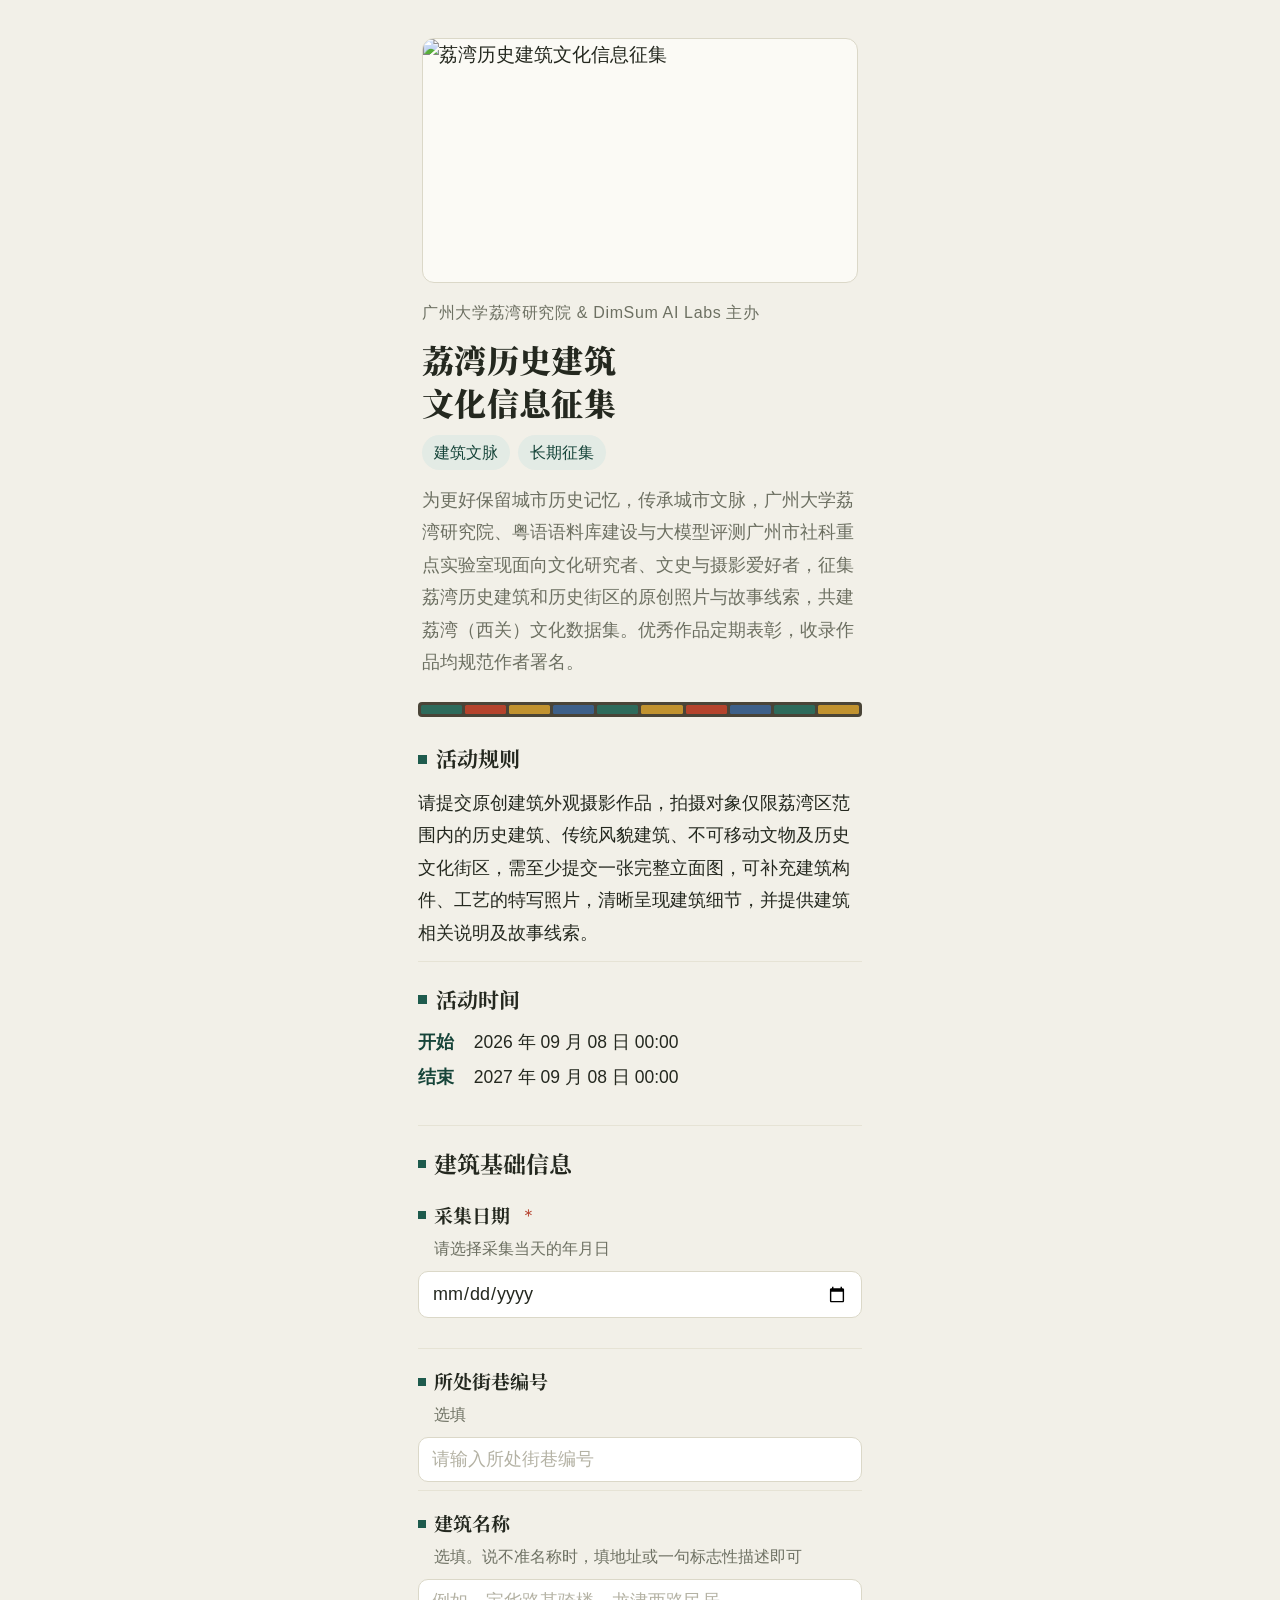
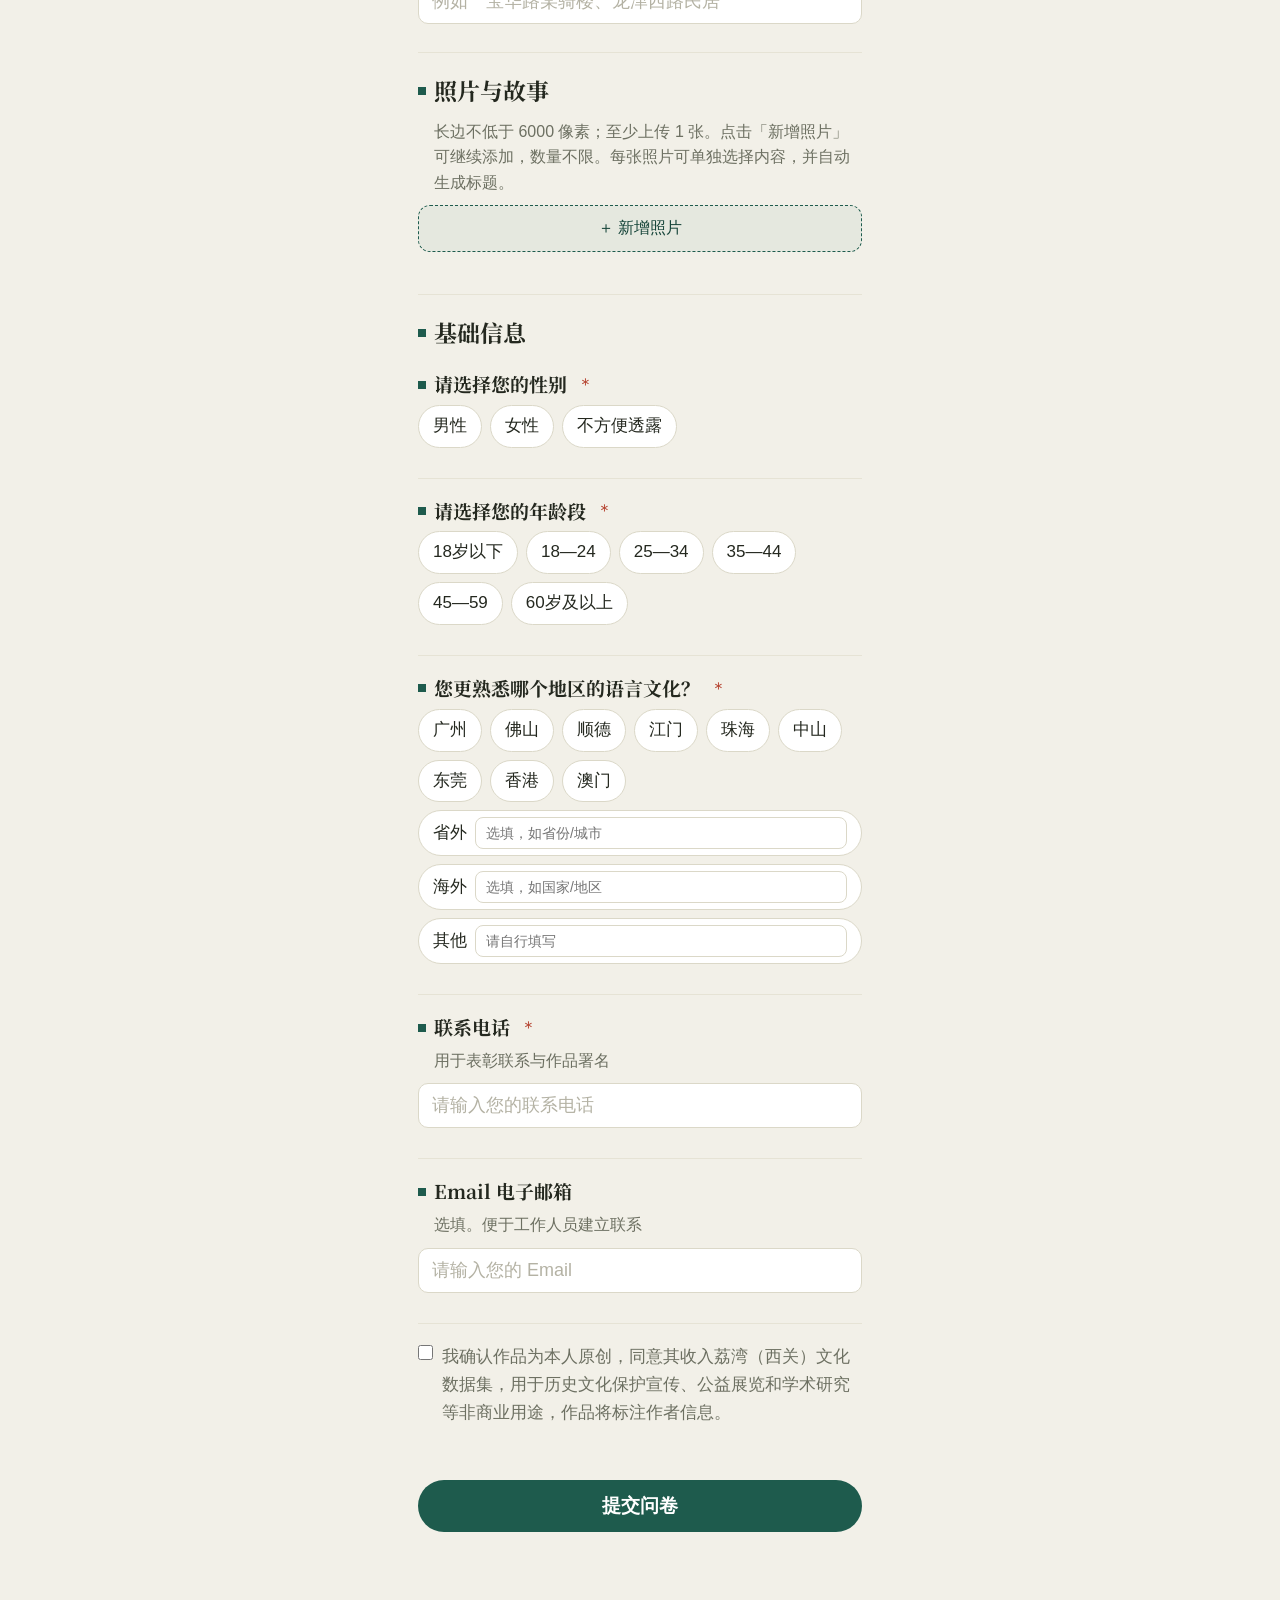
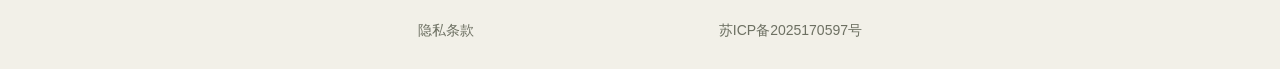
==== index.html @ ee0c8f36 "update with module position and add photo dynamically" ====
<!DOCTYPE html>
<html lang="zh-CN">
<head>
  <meta charset="UTF-8" />
  <meta name="viewport" content="width=device-width, initial-scale=1.0, maximum-scale=1.0, user-scalable=no" />
  <title>荔湾历史建筑文化信息征集</title>
  <link rel="icon" type="image/png" href="/logo.png" />
  <link rel="apple-touch-icon" href="/logo.png" />
  <link rel="stylesheet" href="/src/style.css" />
</head>
<body>
  <div class="container">
    <header class="survey-header">
      <img src="/banner.png" alt="荔湾历史建筑文化信息征集" class="survey-banner" />
      <p class="host">广州大学荔湾研究院 & DimSum AI Labs 主办</p>
      <h1>荔湾历史建筑<br />文化信息征集</h1>
      <div class="pills">
        <span class="pill">建筑文脉</span>
        <span class="pill">长期征集</span>
      </div>
      <p class="subtitle">
        为更好保留城市历史记忆，传承城市文脉，广州大学荔湾研究院、粤语语料库建设与大模型评测广州市社科重点实验室现面向文化研究者、文史与摄影爱好者，征集荔湾历史建筑和历史街区的原创照片与故事线索，共建荔湾（西关）文化数据集。优秀作品定期表彰，收录作品均规范作者署名。
      </p>
    </header>

    <div class="glass-strip" aria-hidden="true">
      <i class="p-g"></i><i class="p-r"></i><i class="p-a"></i><i class="p-b"></i>
      <i class="p-g"></i><i class="p-a"></i><i class="p-r"></i><i class="p-b"></i>
      <i class="p-g"></i><i class="p-a"></i>
    </div>

    <section class="info-sec">
      <div class="sec-h"><i></i><h2>活动规则</h2></div>
      <p>
        请提交原创建筑外观摄影作品，拍摄对象仅限荔湾区范围内的历史建筑、传统风貌建筑、不可移动文物及历史文化街区，需至少提交一张完整立面图，可补充建筑构件、工艺的特写照片，清晰呈现建筑细节，并提供建筑相关说明及故事线索。
      </p>
    </section>

    <section class="info-sec">
      <div class="sec-h"><i></i><h2>活动时间</h2></div>
      <ul class="time-list">
        <li><span>开始</span>2026&nbsp;年&nbsp;09&nbsp;月&nbsp;08&nbsp;日&nbsp;00:00</li>
        <li><span>结束</span>2027&nbsp;年&nbsp;09&nbsp;月&nbsp;08&nbsp;日&nbsp;00:00</li>
      </ul>
    </section>

    <form id="surveyForm" class="survey-form" novalidate>
      <!-- —— 1. 建筑基础信息 —— -->
      <section class="form-section">
        <h3 class="form-section-title"><i></i>建筑基础信息</h3>

        <div class="form-group">
          <label class="form-label required" for="collectDate">采集日期</label>
          <p class="form-desc">请选择采集当天的年月日</p>
          <input
            type="date"
            id="collectDate"
            name="collectDate"
            class="form-input"
            required
          />
          <span class="error-msg" data-field="collectDate"></span>
        </div>

        <div class="form-group">
          <label class="form-label" for="streetCode">所处街巷编号</label>
          <p class="form-desc">选填</p>
          <input
            type="text"
            id="streetCode"
            name="streetCode"
            class="form-input"
            placeholder="请输入所处街巷编号"
          />
        </div>

        <div class="form-group">
          <label class="form-label" for="buildingName">建筑名称</label>
          <p class="form-desc">选填。说不准名称时，填地址或一句标志性描述即可</p>
          <input
            type="text"
            id="buildingName"
            name="buildingName"
            class="form-input"
            placeholder="例如　宝华路某骑楼、龙津西路民居"
          />
        </div>
      </section>

      <!-- —— 2. 照片与故事 —— -->
      <section class="form-section">
        <h3 class="form-section-title"><i></i>照片与故事</h3>
        <p class="form-desc section-desc">长边不低于 6000 像素；至少上传 1 张。点击「新增照片」可继续添加，数量不限。每张照片可单独选择内容，并自动生成标题。</p>

        <div id="photoList" class="photo-list"></div>

        <button type="button" class="add-photo-btn" id="addPhotoBtn">＋ 新增照片</button>
        <span class="error-msg" data-field="photos"></span>
      </section>

      <template id="photoBlockTemplate">
        <div class="photo-block" data-photo-index="">
          <div class="photo-block-head">
            <label class="form-label photo-block-label"></label>
            <button type="button" class="photo-remove-btn" hidden>移除</button>
          </div>
          <label class="ptile photo-tile">
            <input type="file" accept="image/jpeg,image/jpg,image/png,image/webp" class="photo-input" />
            <span class="ptile-inner">
              <span class="plus">＋</span>
              <span class="ptile-label photo-empty-label">点击上传</span>
            </span>
          </label>
          <div class="photo-content-wrap">
            <div class="form-label">照片内容</div>
            <p class="form-desc">可多选</p>
            <div class="radio-group photo-content-group"></div>
          </div>
          <div class="auto-title-box photo-title-box">
            <div class="auto-title-label">自动生成标题</div>
            <p class="auto-title-text photo-title-text">—</p>
          </div>
          <div class="photo-story-wrap">
            <label class="form-label photo-story-label">故事线索</label>
            <p class="form-desc">这张照片相关的往事、老街坊的讲述……几句话就好</p>
            <textarea
              class="form-input form-textarea photo-story-input"
              maxlength="500"
              placeholder="请填写这张照片的故事线索"
            ></textarea>
            <div class="ta-count"><span class="photo-story-count">0</span>/500</div>
            <span class="error-msg photo-story-error"></span>
          </div>
        </div>
      </template>

      <!-- —— 3. 基础信息 —— -->
      <section class="form-section">
        <h3 class="form-section-title"><i></i>基础信息</h3>

        <div class="form-group">
          <label class="form-label required">请选择您的性别</label>
          <div class="radio-group">
            <label class="radio-item">
              <input type="radio" name="gender" value="男性" />
              <span class="radio-mark"></span>
              <span>男性</span>
            </label>
            <label class="radio-item">
              <input type="radio" name="gender" value="女性" />
              <span class="radio-mark"></span>
              <span>女性</span>
            </label>
            <label class="radio-item">
              <input type="radio" name="gender" value="不方便透露" />
              <span class="radio-mark"></span>
              <span>不方便透露</span>
            </label>
          </div>
          <span class="error-msg" data-field="gender"></span>
        </div>

        <div class="form-group">
          <label class="form-label required">请选择您的年龄段</label>
          <div class="radio-group">
            <label class="radio-item">
              <input type="radio" name="ageRange" value="18岁以下" />
              <span class="radio-mark"></span>
              <span>18岁以下</span>
            </label>
            <label class="radio-item">
              <input type="radio" name="ageRange" value="18—24" />
              <span class="radio-mark"></span>
              <span>18—24</span>
            </label>
            <label class="radio-item">
              <input type="radio" name="ageRange" value="25—34" />
              <span class="radio-mark"></span>
              <span>25—34</span>
            </label>
            <label class="radio-item">
              <input type="radio" name="ageRange" value="35—44" />
              <span class="radio-mark"></span>
              <span>35—44</span>
            </label>
            <label class="radio-item">
              <input type="radio" name="ageRange" value="45—59" />
              <span class="radio-mark"></span>
              <span>45—59</span>
            </label>
            <label class="radio-item">
              <input type="radio" name="ageRange" value="60岁及以上" />
              <span class="radio-mark"></span>
              <span>60岁及以上</span>
            </label>
          </div>
          <span class="error-msg" data-field="ageRange"></span>
        </div>

        <div class="form-group">
          <label class="form-label required">您更熟悉哪个地区的语言文化？</label>
          <div class="radio-group">
            <label class="radio-item">
              <input type="radio" name="region" value="广州" />
              <span class="radio-mark"></span>
              <span>广州</span>
            </label>
            <label class="radio-item">
              <input type="radio" name="region" value="佛山" />
              <span class="radio-mark"></span>
              <span>佛山</span>
            </label>
            <label class="radio-item">
              <input type="radio" name="region" value="顺德" />
              <span class="radio-mark"></span>
              <span>顺德</span>
            </label>
            <label class="radio-item">
              <input type="radio" name="region" value="江门" />
              <span class="radio-mark"></span>
              <span>江门</span>
            </label>
            <label class="radio-item">
              <input type="radio" name="region" value="珠海" />
              <span class="radio-mark"></span>
              <span>珠海</span>
            </label>
            <label class="radio-item">
              <input type="radio" name="region" value="中山" />
              <span class="radio-mark"></span>
              <span>中山</span>
            </label>
            <label class="radio-item">
              <input type="radio" name="region" value="东莞" />
              <span class="radio-mark"></span>
              <span>东莞</span>
            </label>
            <label class="radio-item">
              <input type="radio" name="region" value="香港" />
              <span class="radio-mark"></span>
              <span>香港</span>
            </label>
            <label class="radio-item">
              <input type="radio" name="region" value="澳门" />
              <span class="radio-mark"></span>
              <span>澳门</span>
            </label>
            <label class="radio-item region-other-item">
              <input type="radio" name="region" value="省外" id="regionOutsideRadio" />
              <span class="radio-mark"></span>
              <span>省外</span>
              <input
                type="text"
                class="region-other-input"
                id="regionOutsideInput"
                name="regionOutside"
                placeholder="选填，如省份/城市"
              />
            </label>
            <label class="radio-item region-other-item">
              <input type="radio" name="region" value="海外" id="regionOverseasRadio" />
              <span class="radio-mark"></span>
              <span>海外</span>
              <input
                type="text"
                class="region-other-input"
                id="regionOverseasInput"
                name="regionOverseas"
                placeholder="选填，如国家/地区"
              />
            </label>
            <label class="radio-item region-other-item">
              <input type="radio" name="region" value="其他" id="regionOtherRadio" />
              <span class="radio-mark"></span>
              <span>其他</span>
              <input
                type="text"
                class="region-other-input"
                id="regionOtherInput"
                name="regionOther"
                placeholder="请自行填写"
              />
            </label>
          </div>
          <span class="error-msg" data-field="region"></span>
        </div>

        <div class="form-group">
          <label class="form-label required">联系电话</label>
          <p class="form-desc">用于表彰联系与作品署名</p>
          <input type="tel" name="phone" class="form-input" placeholder="请输入您的联系电话" />
          <span class="error-msg" data-field="phone"></span>
        </div>

        <div class="form-group">
          <label class="form-label">Email 电子邮箱</label>
          <p class="form-desc">选填。便于工作人员建立联系</p>
          <input type="email" name="email" class="form-input" placeholder="请输入您的 Email" />
          <span class="error-msg" data-field="email"></span>
        </div>

        <div class="form-group">
          <label class="agree">
            <input type="checkbox" name="agree" id="agreeCheckbox" />
            <span>我确认作品为本人原创，同意其收入荔湾（西关）文化数据集，用于历史文化保护宣传、公益展览和学术研究等非商业用途，作品将标注作者信息。</span>
          </label>
          <span class="error-msg" data-field="agree"></span>
        </div>

      </section>

      <button type="submit" class="submit-btn" id="submitBtn">提交问卷</button>
    </form>

    <div class="success-overlay" id="successOverlay">
      <div class="success-card">
        <div class="success-icon" aria-hidden="true">
          <span class="tile p-g"></span>
          <span class="tile p-r"></span>
          <span class="tile p-b"></span>
          <span class="tile p-a"></span>
          <span class="check">✓</span>
        </div>
        <h2>已收到你的投稿</h2>
        <h2>感谢为荔湾留下这份记录</h2>
        <p class="success-hint"><center>👇 扫描二维码关注公众号 👇</center></p>
        <p class="success-hint"><center>了解更多粤语文化相关内容 ~</center></p>
        <img
          src="/qrcode_for_pub_acct.jpg"
          alt="公众号二维码"
          class="success-qrcode"
        />
      </div>
    </div>
  </div>

  <footer class="site-footer">
    <a href="/privacy.html">隐私条款</a>
    <a
      href="https://beian.miit.gov.cn/"
      target="_blank"
      rel="noopener noreferrer"
    >苏ICP备2025170597号</a>
  </footer>

  <script type="module" src="/src/main.js"></script>
</body>
</html>
---- src/style.css ----
@import url("https://fonts.googleapis.com/css2?family=Noto+Serif+SC:wght@700;900&display=swap");

:root {
  --board: #e9e7dd;
  --paper: #f2f0e8;
  --card: #fbfaf5;
  --ink: #24281f;
  --ink2: #6d7062;
  --line: #dbd8c8;
  --line-soft: #e6e3d5;
  --green: #1e5b4d;
  --green-deep: #154439;
  --green-tint: #e3ebe5;
  --red: #b23a26;
  --wood: #4a4437;
  --serif: "Noto Serif SC", "Source Han Serif SC", "Songti SC", "STSong", "SimSun", serif;
  --sans: -apple-system, BlinkMacSystemFont, "PingFang SC", "Hiragino Sans GB", "Microsoft YaHei", sans-serif;
}

* {
  margin: 0;
  padding: 0;
  box-sizing: border-box;
}

body {
  font-family: var(--sans);
  background: var(--paper);
  min-height: 100vh;
  color: var(--ink);
  font-size: 19px;
  line-height: 1.7;
  -webkit-font-smoothing: antialiased;
}

:focus-visible {
  outline: 2px solid var(--green);
  outline-offset: 2px;
  border-radius: 4px;
}

.container {
  max-width: 480px;
  margin: 0 auto;
  padding: 20px 18px 72px;
}

/* —— Header —— */
.survey-header {
  text-align: left;
  padding: 18px 4px 8px;
}

.survey-banner {
  display: block;
  width: 100%;
  height: auto;
  aspect-ratio: 16 / 9;
  margin: 0 0 16px;
  object-fit: cover;
  object-position: center;
  border-radius: 12px;
  border: 1px solid var(--line);
  background: var(--card);
}

.host {
  font-size: 16px;
  color: var(--ink2);
  letter-spacing: 0.04em;
  margin-bottom: 12px;
}

.survey-header h1 {
  font-family: var(--serif);
  font-size: 32px;
  font-weight: 900;
  color: var(--ink);
  line-height: 1.32;
  letter-spacing: 0.01em;
}

.pills {
  display: flex;
  gap: 8px;
  flex-wrap: wrap;
  margin-top: 12px;
}

.pill {
  font-size: 16px;
  color: var(--green-deep);
  background: var(--green-tint);
  border-radius: 999px;
  padding: 4px 12px;
}

.subtitle {
  margin-top: 14px;
  font-size: 17.5px;
  color: var(--ink2);
  line-height: 1.85;
}

/* 满洲窗色条 */
.glass-strip {
  display: flex;
  gap: 3px;
  background: var(--wood);
  padding: 3px;
  border-radius: 4px;
  height: 15px;
  margin: 16px 0 4px;
}

.glass-strip i {
  flex: 1;
  border-radius: 1.5px;
}

.p-g { background: #2e6b5b; }
.p-r { background: #b5432c; }
.p-a { background: #c1922f; }
.p-b { background: #3e6089; }

/* —— Info sections —— */
.info-sec {
  padding: 20px 0 4px;
  border-top: 1px solid var(--line-soft);
}

.info-sec:first-of-type {
  border-top: none;
}

.sec-h {
  display: flex;
  align-items: center;
  gap: 9px;
  margin-bottom: 10px;
}

.sec-h i {
  width: 9px;
  height: 9px;
  background: var(--green);
  flex: none;
}

.sec-h h2 {
  font-family: var(--serif);
  font-size: 21px;
  font-weight: 700;
  margin: 0;
}

.info-sec > p {
  font-size: 17.5px;
  color: var(--ink);
  line-height: 1.85;
  margin: 0 0 8px;
}

.fine {
  font-size: 16px !important;
  color: var(--ink2) !important;
  line-height: 1.75 !important;
}

.time-list {
  list-style: none;
  margin: 0 0 8px;
  padding: 0;
}

.time-list li {
  display: flex;
  gap: 12px;
  font-size: 17.5px;
  margin-bottom: 6px;
  color: var(--ink);
}

.time-list span {
  flex: none;
  min-width: 2.5em;
  color: var(--green-deep);
  font-weight: 600;
}

/* —— Form —— */
.survey-form {
  background: transparent;
  padding: 8px 0 0;
}

.form-section {
  margin-top: 8px;
}

.form-section-title {
  display: flex;
  align-items: center;
  gap: 8px;
  font-family: var(--serif);
  font-size: 23px;
  font-weight: 700;
  margin: 20px 0 8px;
  padding-top: 18px;
  border-top: 1px solid var(--line-soft);
  color: var(--ink);
}

.form-section:first-of-type .form-section-title {
  margin-top: 12px;
}

.form-section-title i {
  width: 8px;
  height: 8px;
  background: var(--green);
  flex: none;
}

/* Photo blocks */
.section-desc {
  margin: 0 0 8px;
}

.opt-tag {
  font-family: var(--sans);
  font-size: 14px;
  font-weight: 400;
  color: var(--ink2);
  margin-left: 4px;
}

.photo-block {
  margin: 18px 0;
  padding: 16px;
  background: var(--card);
  border: 1px solid var(--line);
  border-radius: 14px;
}

.photo-block-head {
  display: flex;
  align-items: center;
  justify-content: space-between;
  gap: 12px;
  margin-bottom: 10px;
}

.photo-block-head .form-label {
  margin-bottom: 0;
}

.photo-remove-btn {
  flex-shrink: 0;
  border: none;
  background: transparent;
  color: var(--ink2);
  font-family: var(--sans);
  font-size: 14px;
  padding: 4px 0;
  cursor: pointer;
  text-decoration: underline;
  text-underline-offset: 2px;
}

.photo-remove-btn:hover {
  color: var(--ink);
}

.add-photo-btn {
  display: block;
  width: 100%;
  margin: 8px 0 6px;
  padding: 12px 16px;
  border: 1.5px dashed var(--green);
  border-radius: 12px;
  background: rgba(46, 125, 90, 0.06);
  color: var(--green-deep);
  font-family: var(--sans);
  font-size: 16px;
  cursor: pointer;
  transition: background 0.15s, border-color 0.15s;
}

.add-photo-btn:hover {
  background: rgba(46, 125, 90, 0.12);
  border-color: var(--green-deep);
}

.add-photo-btn:active {
  transform: translateY(1px);
}

.photo-block .ptile {
  width: 120px;
  margin-bottom: 14px;
}

.photo-content-wrap {
  margin-bottom: 12px;
}

.photo-content-wrap .form-label {
  margin-bottom: 2px;
}

.photo-content-wrap .form-desc {
  margin-left: 16px;
}

.photo-title-box {
  margin-top: 4px;
}

.photo-story-wrap {
  margin-top: 14px;
  padding-top: 12px;
  border-top: 1px solid var(--line-soft);
}

.photo-story-wrap .form-desc {
  margin-left: 16px;
}

.photo-row {
  display: grid;
  grid-template-columns: repeat(3, 1fr);
  gap: 10px;
  margin-bottom: 6px;
}

.ptile {
  aspect-ratio: 1 / 1;
  border: 1.5px dashed var(--line);
  border-radius: 12px;
  background: var(--card);
  display: flex;
  align-items: center;
  justify-content: center;
  font-size: 15.5px;
  color: var(--ink2);
  text-align: center;
  position: relative;
  cursor: pointer;
  padding: 6px;
  transition: border-color 0.15s, color 0.15s;
}

.ptile.must {
  border-color: var(--green);
  color: var(--green-deep);
}

.ptile.must .plus {
  color: var(--green);
}

.ptile.filled {
  border-style: solid;
  border-color: var(--green);
  background: #fff;
  color: var(--ink);
  padding: 0;
  overflow: hidden;
}

.ptile.filled::after {
  content: "✓";
  position: absolute;
  top: 6px;
  right: 6px;
  width: 18px;
  height: 18px;
  background: var(--green);
  color: #fff;
  border-radius: 50%;
  font-size: 15px;
  display: flex;
  align-items: center;
  justify-content: center;
  line-height: 1;
  z-index: 2;
  box-shadow: 0 1px 3px rgba(0, 0, 0, 0.2);
}

.photo-input {
  position: absolute;
  inset: 0;
  opacity: 0;
  cursor: pointer;
  width: 100%;
  height: 100%;
  z-index: 3;
}

.ptile-inner {
  display: flex;
  flex-direction: column;
  align-items: center;
  justify-content: center;
  gap: 6px;
  pointer-events: none;
  padding: 4px;
  width: 100%;
  height: 100%;
}

.ptile.filled .ptile-inner {
  padding: 0;
}

.plus {
  font-size: 26px;
  line-height: 1;
  font-weight: 300;
}

.ptile-label {
  line-height: 1.45;
}

.ptile-thumb {
  display: block;
  width: 100%;
  height: 100%;
  object-fit: cover;
  border-radius: 10px;
}

.auto-title-box {
  margin-top: 8px;
  padding: 14px 15px;
  background: var(--card);
  border: 1px solid var(--line);
  border-radius: 12px;
}

.auto-title-label {
  font-size: 16px;
  color: var(--ink2);
  margin-bottom: 6px;
}

.auto-title-text {
  font-family: var(--serif);
  font-size: 19px;
  font-weight: 700;
  color: var(--ink);
  line-height: 1.5;
  word-break: break-all;
  margin: 0;
}

.auto-title-hint {
  margin: 8px 0 0;
  font-size: 15.5px;
  color: var(--ink2);
  line-height: 1.6;
}

.form-group {
  padding: 18px 0 8px;
  border-top: 1px solid var(--line-soft);
}

.form-group:first-of-type {
  border-top: none;
  padding-top: 10px;
}

.form-label {
  display: flex;
  align-items: center;
  gap: 8px;
  font-family: var(--serif);
  font-size: 19px;
  font-weight: 700;
  color: var(--ink);
  margin-bottom: 6px;
  line-height: 1.5;
}

.form-label::before {
  content: "";
  width: 8px;
  height: 8px;
  background: var(--green);
  flex: none;
}

.form-label.required::after {
  content: "＊";
  color: var(--red);
  font-family: var(--sans);
  font-weight: 400;
  font-size: 17px;
  margin-left: 2px;
}

.form-desc {
  font-size: 16px;
  color: var(--ink2);
  margin: 0 0 10px 16px;
  line-height: 1.6;
}

.form-input {
  width: 100%;
  padding: 11px 13px;
  border: 1px solid var(--line);
  border-radius: 10px;
  font-size: 18px;
  color: var(--ink);
  background: #fff;
  font-family: var(--sans);
  transition: border-color 0.15s, box-shadow 0.15s;
  outline: none;
  -webkit-appearance: none;
}

.form-input:focus {
  border-color: var(--green);
  box-shadow: 0 0 0 2px rgba(30, 91, 77, 0.12);
}

.form-input::placeholder {
  color: #b4b2a4;
}

.form-select {
  appearance: none;
  background-image: url("data:image/svg+xml,%3Csvg xmlns='http://www.w3.org/2000/svg' width='12' height='8' viewBox='0 0 12 8'%3E%3Cpath fill='%236D7062' d='M1.4 0L6 4.6 10.6 0 12 1.4 6 7.4 0 1.4z'/%3E%3C/svg%3E");
  background-repeat: no-repeat;
  background-position: right 14px center;
  padding-right: 36px;
}

.form-textarea {
  min-height: 110px;
  resize: vertical;
  line-height: 1.7;
  height: auto;
  padding: 11px 13px;
}

.ta-count {
  text-align: right;
  font-size: 15px;
  color: var(--ink2);
  margin-top: 3px;
}

.agree {
  display: flex;
  gap: 9px;
  align-items: flex-start;
  font-size: 16.5px;
  color: var(--ink2);
  line-height: 1.7;
  cursor: pointer;
  font-weight: 400;
  font-family: var(--sans);
}

.agree::before {
  display: none;
}

.agree input {
  margin-top: 3px;
  accent-color: var(--green);
  width: 15px;
  height: 15px;
  flex: none;
}

/* Chip-style radios */
.radio-group {
  display: flex;
  flex-wrap: wrap;
  gap: 8px;
  margin-top: 4px;
}

.radio-item {
  display: inline-flex;
  align-items: center;
  gap: 0;
  padding: 6px 14px;
  background: #fff;
  border: 1px solid var(--line);
  border-radius: 999px;
  cursor: pointer;
  transition: all 0.12s;
  font-size: 17px;
  color: var(--ink);
  user-select: none;
  flex: 0 0 auto;
}

.radio-item:active {
  transform: scale(0.97);
}

.radio-item input[type="radio"],
.radio-item input[type="checkbox"] {
  position: absolute;
  opacity: 0;
  width: 0;
  height: 0;
}

.radio-mark {
  display: none;
}

.radio-item:has(input:checked) {
  background: var(--green);
  border-color: var(--green);
  color: #fff;
}

.region-other-item {
  flex: 1 1 100%;
  gap: 8px;
}

.region-other-input {
  flex: 1;
  min-width: 0;
  height: 32px;
  padding: 0 10px;
  border: 1.5px solid var(--line);
  border-radius: 8px;
  font-size: 14px;
  color: var(--ink);
  background: #fff;
  outline: none;
  font-family: var(--sans);
}

.region-other-input:focus {
  border-color: var(--green);
}

.region-other-item:has(input[type="radio"]:checked) .region-other-input {
  border-color: rgba(255, 255, 255, 0.55);
  background: rgba(255, 255, 255, 0.95);
  color: var(--ink);
}

.error-msg {
  display: block;
  font-size: 16px;
  color: var(--red);
  margin-top: 6px;
  min-height: 16px;
}

.submit-btn {
  display: block;
  width: 100%;
  margin-top: 24px;
  padding: 13px 18px;
  border: none;
  border-radius: 999px;
  background: var(--green);
  color: #fff;
  font-size: 19px;
  font-weight: 600;
  font-family: var(--sans);
  cursor: pointer;
  transition: background 0.15s, transform 0.1s;
}

.submit-btn:hover {
  background: var(--green-deep);
}

.submit-btn:active {
  transform: scale(0.98);
}

.submit-btn:disabled {
  opacity: 0.55;
  cursor: not-allowed;
}

/* —— Success —— */
.success-overlay {
  display: none;
  position: fixed;
  inset: 0;
  background: rgba(36, 40, 31, 0.45);
  z-index: 100;
  justify-content: center;
  align-items: center;
  padding: 20px;
}

.success-overlay.show {
  display: flex;
}

.success-card {
  background: var(--paper);
  border: 1px solid var(--line);
  border-radius: 16px;
  padding: 36px 22px 32px;
  text-align: center;
  max-width: min(420px, calc(100vw - 24px));
  width: 100%;
  animation: popIn 0.3s ease;
}

.success-icon {
  width: 88px;
  height: 88px;
  margin: 0 auto 22px;
  background: var(--wood);
  border-radius: 14px;
  padding: 5px;
  display: grid;
  grid-template-columns: 1fr 1fr;
  grid-template-rows: 1fr 1fr;
  gap: 4px;
  position: relative;
  color: #fff;
  font-size: 44px;
}

.success-icon .tile {
  border-radius: 3px;
  min-height: 0;
}

.success-icon .check {
  position: absolute;
  inset: 0;
  display: flex;
  align-items: center;
  justify-content: center;
  text-shadow: 0 1px 6px rgba(0, 0, 0, 0.35);
  z-index: 1;
  line-height: 1;
}

.success-card h2 {
  font-family: var(--serif);
  font-size: 24px;
  font-weight: 700;
  color: var(--ink);
  margin-bottom: 8px;
  line-height: 1.4;
}

.success-card h2 + h2 {
  font-size: 19px;
  font-weight: 700;
  margin-bottom: 14px;
  color: var(--ink);
}

.success-hint {
  font-size: 17px;
  color: var(--ink2);
  line-height: 1.7;
  margin-bottom: 18px;
  white-space: nowrap;
}

.success-qrcode {
  display: block;
  width: 200px;
  height: auto;
  margin: 0 auto;
  border-radius: 10px;
  border: 1px solid var(--line);
  background: #fff;
}

@keyframes popIn {
  0% {
    opacity: 0;
    transform: scale(0.92);
  }
  100% {
    opacity: 1;
    transform: scale(1);
  }
}

.site-footer {
  display: flex;
  justify-content: space-between;
  align-items: center;
  gap: 12px;
  max-width: 480px;
  margin: 0 auto;
  padding: 16px 18px 28px;
  font-size: 14px;
  color: var(--ink2);
}

.site-footer a {
  color: var(--ink2);
  text-decoration: none;
  line-height: 1.5;
}

.site-footer a:hover {
  color: var(--green-deep);
  text-decoration: underline;
  text-underline-offset: 3px;
}

.privacy-back {
  display: inline-block;
  margin-bottom: 14px;
  font-size: 16px;
  color: var(--green-deep);
  text-decoration: none;
}

.privacy-back:hover {
  text-decoration: underline;
  text-underline-offset: 3px;
}

.privacy-page .survey-header h1 {
  font-size: 28px;
}

@media (max-width: 360px) {
  .container {
    padding: 14px 12px 64px;
  }

  .survey-header h1 {
    font-size: 26px;
  }

  .success-hint {
    white-space: normal;
    font-size: 16px;
  }

  .site-footer {
    padding: 14px 12px 24px;
    font-size: 13px;
  }
}

@media (prefers-reduced-motion: reduce) {
  * {
    animation: none !important;
    transition: none !important;
  }
}
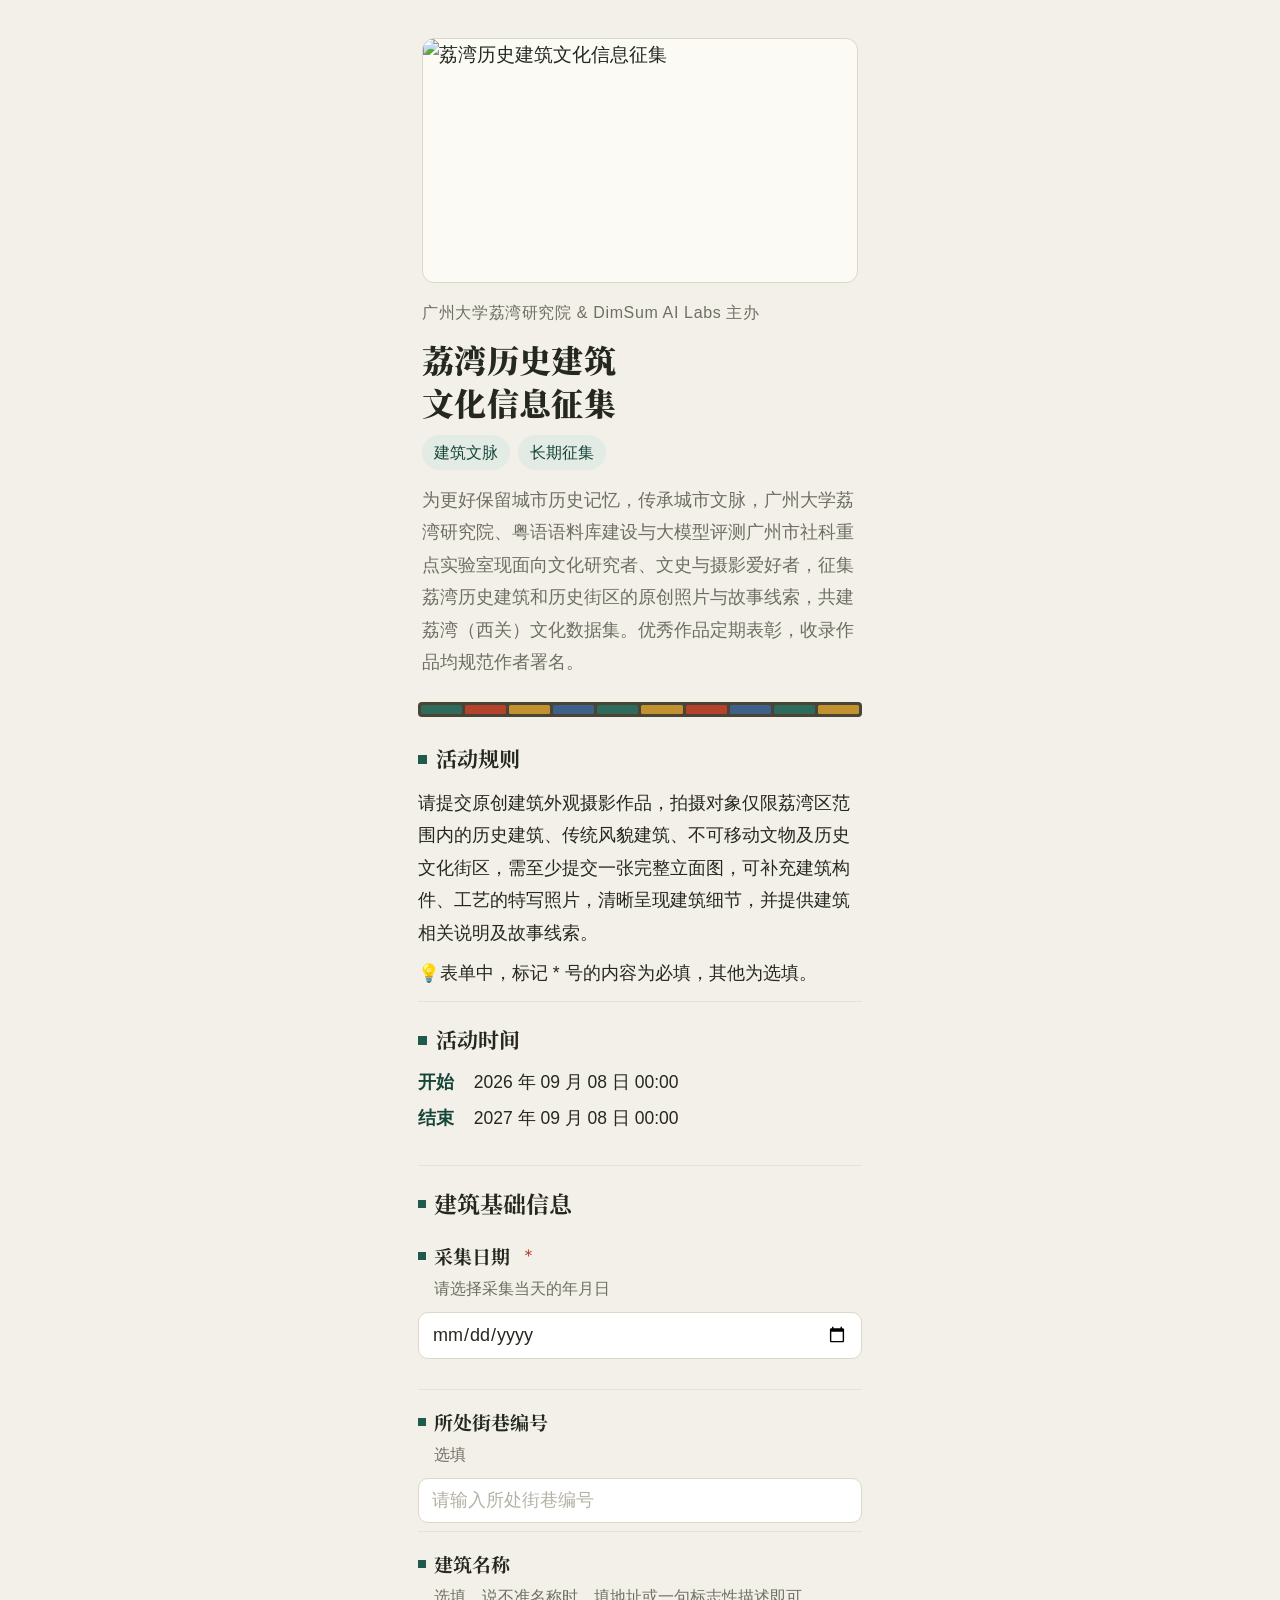
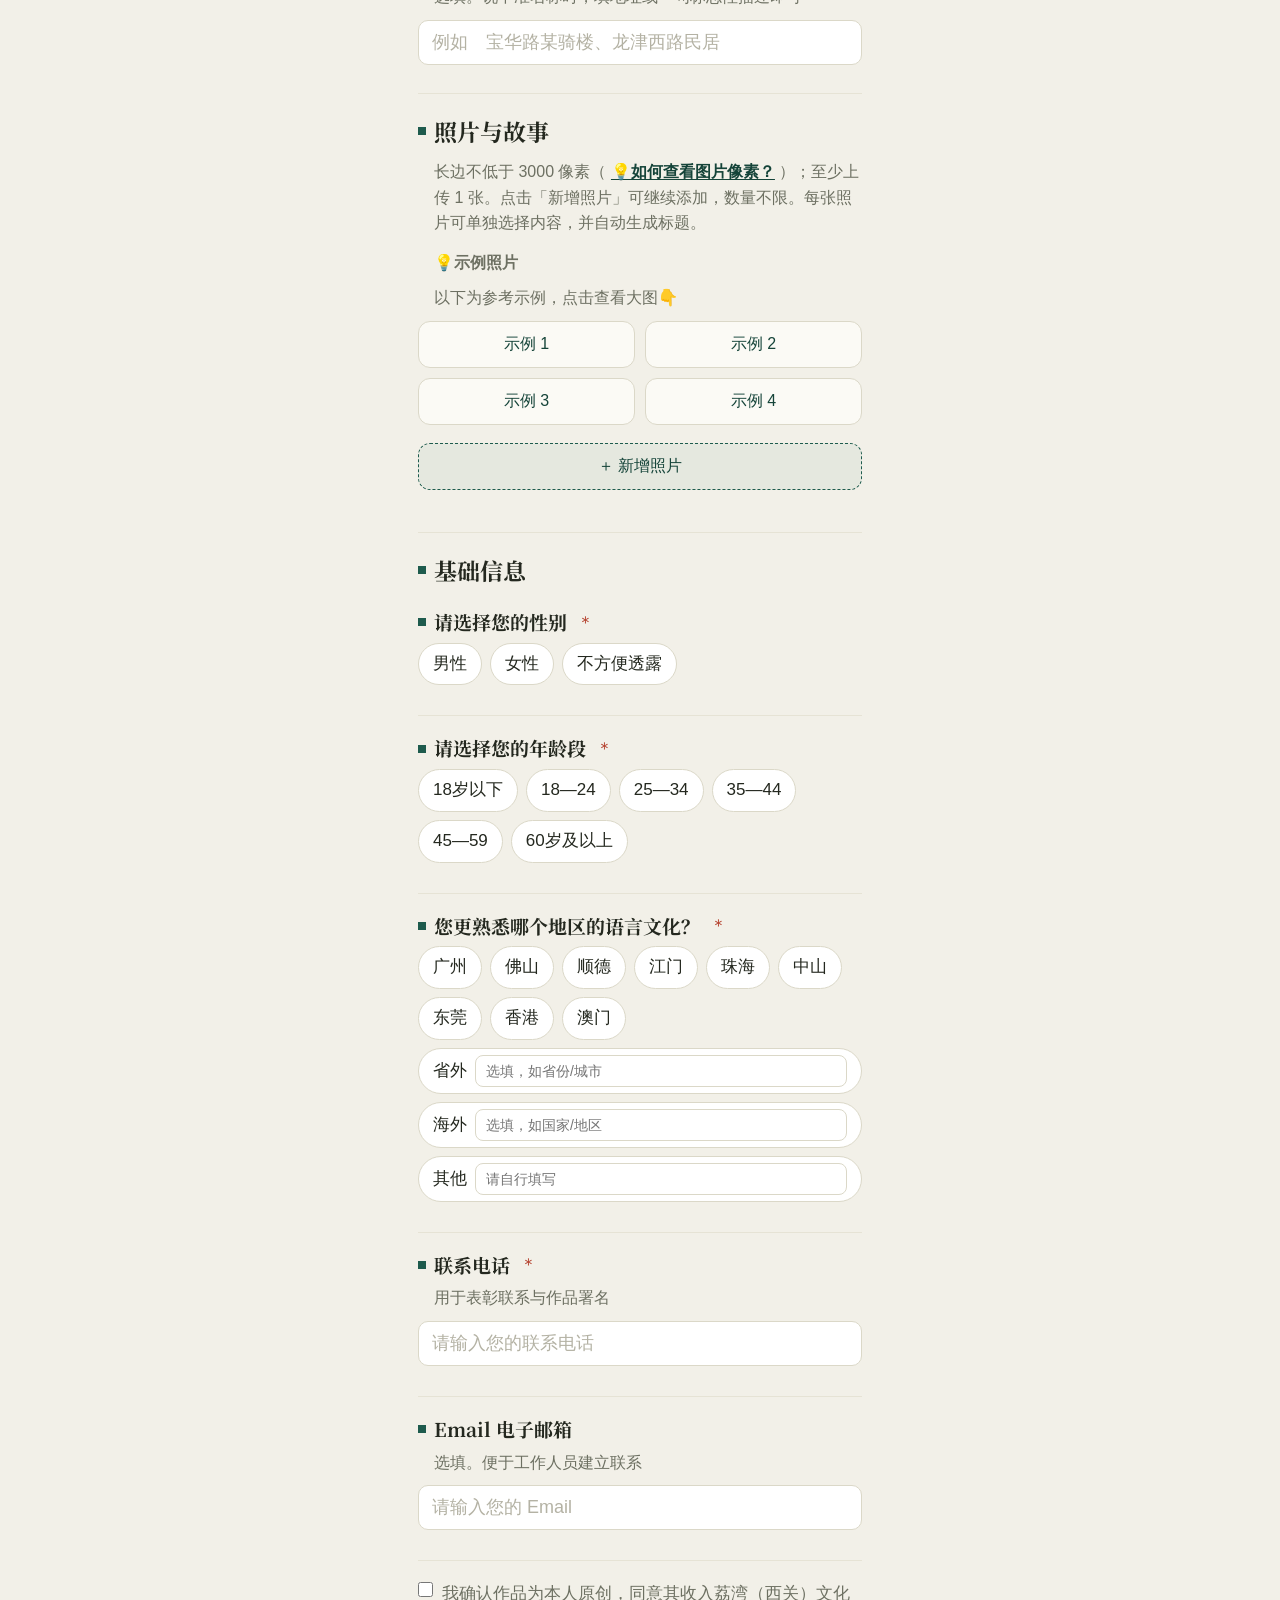
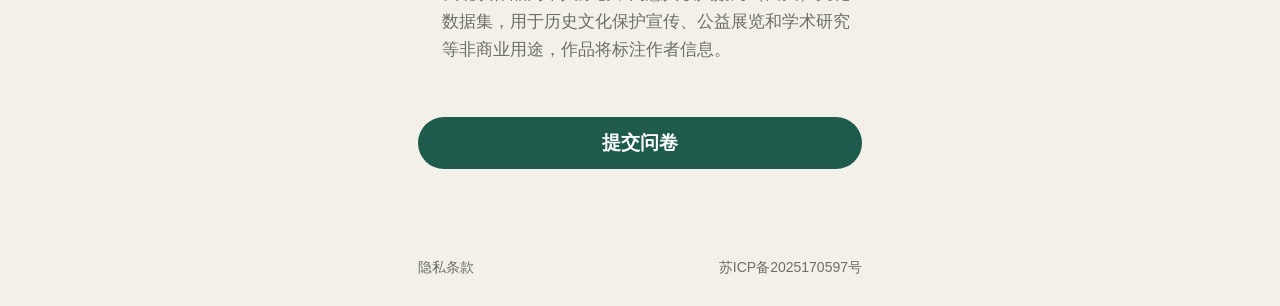
==== commit b67038db: "update with example pic & pic pixel need" ====
--- a/index.html
+++ b/index.html
@@ -34,6 +34,9 @@
       <p>
         请提交原创建筑外观摄影作品，拍摄对象仅限荔湾区范围内的历史建筑、传统风貌建筑、不可移动文物及历史文化街区，需至少提交一张完整立面图，可补充建筑构件、工艺的特写照片，清晰呈现建筑细节，并提供建筑相关说明及故事线索。
       </p>
+      <p>
+        💡表单中，标记 * 号的内容为必填，其他为选填。
+      </p>
     </section>
 
     <section class="info-sec">
@@ -90,7 +93,38 @@
       <!-- —— 2. 照片与故事 —— -->
       <section class="form-section">
         <h3 class="form-section-title"><i></i>照片与故事</h3>
-        <p class="form-desc section-desc">长边不低于 6000 像素；至少上传 1 张。点击「新增照片」可继续添加，数量不限。每张照片可单独选择内容，并自动生成标题。</p>
+        <p class="form-desc section-desc">
+          长边不低于 3000 像素（
+          <button type="button" class="inline-guide-link" id="pixelGuideBtn">💡如何查看图片像素？</button>
+          ）；至少上传 1 张。点击「新增照片」可继续添加，数量不限。每张照片可单独选择内容，并自动生成标题。
+        </p>
+
+        <div class="example-photos-sec">
+          <p class="form-desc"><b>💡示例照片</b></p>
+          <p class="form-desc">以下为参考示例，点击查看大图👇</p>
+          <ul class="example-photo-links">
+            <li>
+              <button type="button" class="example-photo-link" data-example-src="https://dimsum-utils.oss-cn-guangzhou.aliyuncs.com/building-pics/1.jpg">
+                示例 1
+              </button>
+            </li>
+            <li>
+              <button type="button" class="example-photo-link" data-example-src="https://dimsum-utils.oss-cn-guangzhou.aliyuncs.com/building-pics/2.jpg">
+                示例 2
+              </button>
+            </li>
+            <li>
+              <button type="button" class="example-photo-link" data-example-src="https://dimsum-utils.oss-cn-guangzhou.aliyuncs.com/building-pics/3.jpg">
+                示例 3
+              </button>
+            </li>
+            <li>
+              <button type="button" class="example-photo-link" data-example-src="https://dimsum-utils.oss-cn-guangzhou.aliyuncs.com/building-pics/4.jpg">
+                示例 4
+              </button>
+            </li>
+          </ul>
+        </div>
 
         <div id="photoList" class="photo-list"></div>
 
@@ -311,6 +345,77 @@
 
       <button type="submit" class="submit-btn" id="submitBtn">提交问卷</button>
     </form>
+
+    <div class="example-modal" id="exampleModal" hidden aria-hidden="true">
+      <div class="example-modal-backdrop" data-close-example tabindex="-1"></div>
+      <div class="example-modal-panel" role="dialog" aria-modal="true" aria-labelledby="exampleModalTitle">
+        <div class="example-modal-head">
+          <h2 id="exampleModalTitle" class="example-modal-title">示例照片</h2>
+          <button type="button" class="example-modal-close" id="exampleModalClose" aria-label="关闭">×</button>
+        </div>
+        <div class="example-modal-body">
+          <img id="exampleModalImg" class="example-modal-img" src="" alt="" />
+        </div>
+      </div>
+    </div>
+
+    <div class="example-modal" id="pixelGuideModal" hidden aria-hidden="true">
+      <div class="example-modal-backdrop" data-close-pixel-guide tabindex="-1"></div>
+      <div class="example-modal-panel guide-modal-panel" role="dialog" aria-modal="true" aria-labelledby="pixelGuideTitle">
+        <div class="example-modal-head">
+          <h2 id="pixelGuideTitle" class="example-modal-title">如何查看图片像素</h2>
+          <button type="button" class="example-modal-close" id="pixelGuideClose" aria-label="关闭">×</button>
+        </div>
+        <div class="example-modal-body guide-modal-body">
+          <p class="guide-lead">投稿要求：图片<strong>长边不低于 3000 像素</strong>（宽或高中较大的一边）。</p>
+
+          <div class="guide-checker">
+            <div class="form-label">本页快速检测</div>
+            <p class="form-desc">选择本地图片，即可查看像素尺寸（不会上传到服务器）</p>
+            <label class="guide-file-btn">
+              <input type="file" id="pixelCheckInput" accept="image/*" />
+              选择图片查看像素
+            </label>
+            <p class="guide-check-result" id="pixelCheckResult" hidden></p>
+          </div>
+
+          <div class="guide-block">
+            <h3>iPhone / iPad</h3>
+            <ol>
+              <li>打开「照片」App，点开要查看的图片</li>
+              <li>向上滑动，或点右上角「ⓘ」信息按钮</li>
+              <li>在详情中查看分辨率，例如 <code>4032 × 3024</code></li>
+              <li>取较大数字：若 ≥ 3000，即满足长边要求</li>
+            </ol>
+          </div>
+
+          <div class="guide-block">
+            <h3>Android</h3>
+            <ol>
+              <li>打开「相册 / Google 相册」，点开图片</li>
+              <li>向上滑动，或点「⋮ → 详情 / 信息」</li>
+              <li>查看分辨率（宽 × 高），取较大一边与 3000 比较</li>
+            </ol>
+          </div>
+
+          <div class="guide-block">
+            <h3>电脑（Windows）</h3>
+            <ol>
+              <li>在文件上右键 →「属性」→「详细信息」</li>
+              <li>在「图像」项下查看「宽度」「高度」（单位为像素）</li>
+            </ol>
+          </div>
+
+          <div class="guide-block">
+            <h3>电脑（Mac）</h3>
+            <ol>
+              <li>在访达中选中图片，按 <code>Command + I</code> 查看简介</li>
+              <li>或用「预览」打开后，菜单「工具 → 显示检查器」查看像素尺寸</li>
+            </ol>
+          </div>
+        </div>
+      </div>
+    </div>
 
     <div class="success-overlay" id="successOverlay">
       <div class="success-card">
--- a/src/style.css
+++ b/src/style.css
@@ -167,6 +167,248 @@
   line-height: 1.75 !important;
 }
 
+.example-photos-sec {
+  margin: 14px 0 18px;
+}
+
+.example-photos-sec .form-label {
+  margin-bottom: 2px;
+}
+
+.example-photos-sec .form-desc {
+  margin-bottom: 10px;
+}
+
+.example-photo-links {
+  list-style: none;
+  margin: 0;
+  padding: 0;
+  display: grid;
+  grid-template-columns: repeat(2, 1fr);
+  gap: 10px;
+}
+
+.example-photo-link {
+  width: 100%;
+  padding: 12px 14px;
+  border: 1px solid var(--line);
+  border-radius: 12px;
+  background: var(--card);
+  color: var(--green-deep);
+  font-family: var(--sans);
+  font-size: 16px;
+  cursor: pointer;
+  transition: border-color 0.15s, background 0.15s;
+}
+
+.example-photo-link:hover {
+  border-color: var(--green);
+  background: var(--green-tint);
+}
+
+.example-photo-link:active {
+  transform: translateY(1px);
+}
+
+.example-modal {
+  position: fixed;
+  inset: 0;
+  z-index: 110;
+  display: flex;
+  justify-content: center;
+  align-items: center;
+  padding: 16px;
+}
+
+.example-modal[hidden] {
+  display: none;
+}
+
+.example-modal-backdrop {
+  position: absolute;
+  inset: 0;
+  background: rgba(36, 40, 31, 0.55);
+}
+
+.example-modal-panel {
+  position: relative;
+  z-index: 1;
+  width: 100%;
+  max-width: min(520px, calc(100vw - 24px));
+  max-height: calc(100vh - 32px);
+  background: var(--paper);
+  border: 1px solid var(--line);
+  border-radius: 16px;
+  overflow: hidden;
+  display: flex;
+  flex-direction: column;
+  animation: popIn 0.25s ease;
+}
+
+.example-modal-head {
+  display: flex;
+  align-items: center;
+  justify-content: space-between;
+  gap: 12px;
+  padding: 14px 16px;
+  border-bottom: 1px solid var(--line-soft);
+}
+
+.example-modal-title {
+  font-family: var(--serif);
+  font-size: 19px;
+  font-weight: 700;
+  margin: 0;
+  color: var(--ink);
+}
+
+.example-modal-close {
+  flex-shrink: 0;
+  width: 36px;
+  height: 36px;
+  border: none;
+  border-radius: 10px;
+  background: transparent;
+  color: var(--ink2);
+  font-size: 28px;
+  line-height: 1;
+  cursor: pointer;
+}
+
+.example-modal-close:hover {
+  background: var(--green-tint);
+  color: var(--ink);
+}
+
+.example-modal-body {
+  padding: 12px;
+  overflow: auto;
+  -webkit-overflow-scrolling: touch;
+}
+
+.example-modal-img {
+  display: block;
+  width: 100%;
+  height: auto;
+  border-radius: 10px;
+  background: var(--card);
+}
+
+.inline-guide-link {
+  display: inline;
+  margin: 0;
+  padding: 0;
+  border: none;
+  background: none;
+  color: var(--green-deep);
+  font: inherit;
+  font-weight: 600;
+  text-decoration: underline;
+  text-underline-offset: 2px;
+  cursor: pointer;
+}
+
+.inline-guide-link:hover {
+  color: var(--green);
+}
+
+.guide-modal-panel {
+  max-width: min(560px, calc(100vw - 24px));
+}
+
+.guide-modal-body {
+  max-height: min(72vh, 640px);
+}
+
+.guide-lead {
+  margin: 0 0 14px;
+  font-size: 16px;
+  line-height: 1.7;
+  color: var(--ink);
+}
+
+.guide-checker {
+  margin: 0 0 18px;
+  padding: 14px;
+  border: 1px solid var(--line);
+  border-radius: 12px;
+  background: var(--card);
+}
+
+.guide-file-btn {
+  position: relative;
+  display: inline-flex;
+  align-items: center;
+  justify-content: center;
+  margin-top: 8px;
+  padding: 10px 14px;
+  border: 1.5px dashed var(--green);
+  border-radius: 10px;
+  background: rgba(30, 91, 77, 0.06);
+  color: var(--green-deep);
+  font-family: var(--sans);
+  font-size: 15px;
+  cursor: pointer;
+}
+
+.guide-file-btn input {
+  position: absolute;
+  inset: 0;
+  opacity: 0;
+  cursor: pointer;
+}
+
+.guide-check-result {
+  margin: 12px 0 0;
+  font-size: 15.5px;
+  line-height: 1.65;
+  color: var(--ink);
+}
+
+.guide-check-result.ok {
+  color: var(--green-deep);
+}
+
+.guide-check-result.fail {
+  color: #a33a28;
+}
+
+.guide-block {
+  margin: 0 0 16px;
+}
+
+.guide-block:last-child {
+  margin-bottom: 4px;
+}
+
+.guide-block h3 {
+  margin: 0 0 8px;
+  font-family: var(--serif);
+  font-size: 17px;
+  font-weight: 700;
+  color: var(--ink);
+}
+
+.guide-block ol {
+  margin: 0;
+  padding-left: 1.25em;
+  font-size: 15.5px;
+  line-height: 1.75;
+  color: var(--ink);
+}
+
+.guide-block li {
+  margin-bottom: 4px;
+}
+
+.guide-block code {
+  font-family: ui-monospace, SFMono-Regular, Menlo, Consolas, monospace;
+  font-size: 0.92em;
+  padding: 0 4px;
+  border-radius: 4px;
+  background: var(--green-tint);
+}
+
 .time-list {
   list-style: none;
   margin: 0 0 8px;
